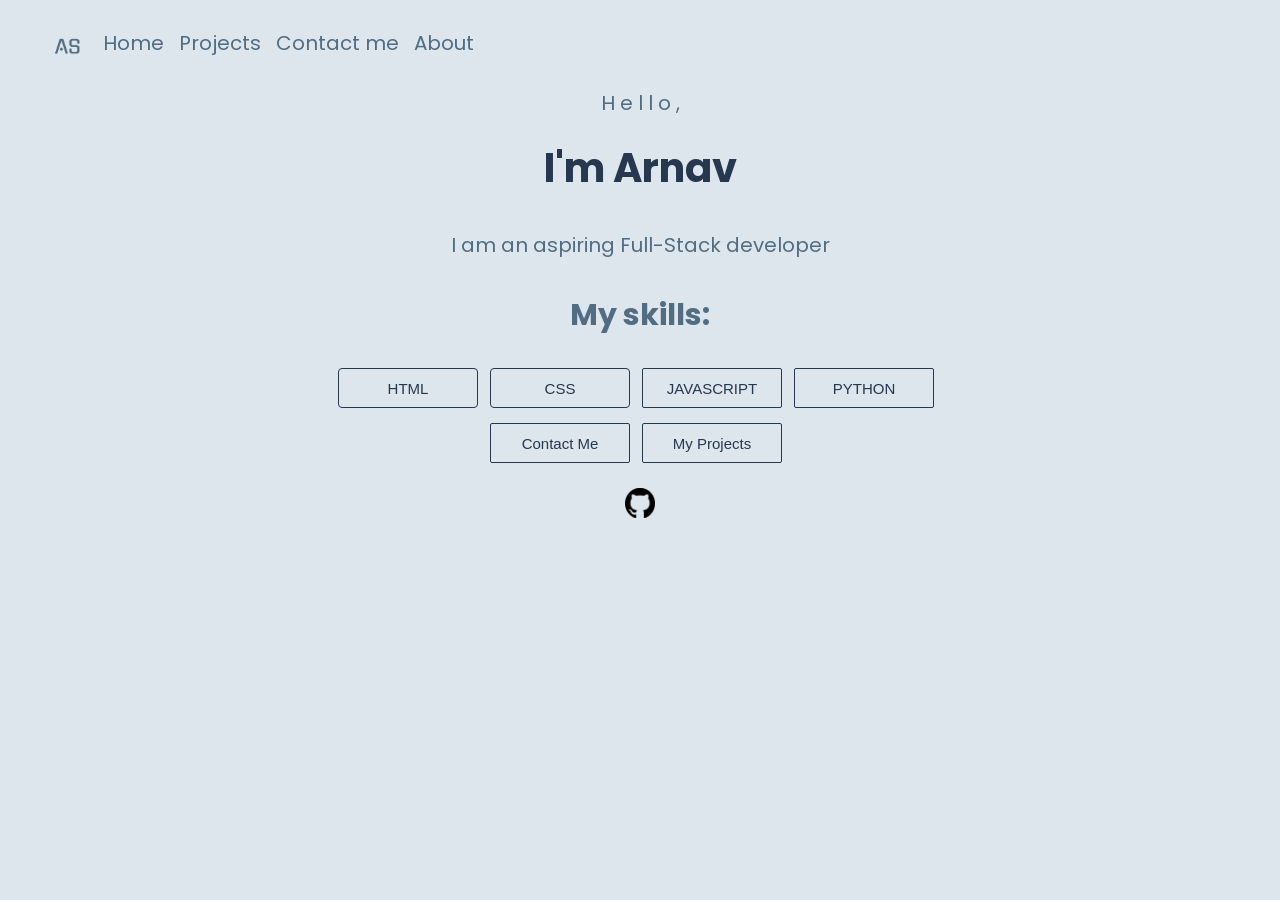
==== index.html @ 0a3ee475 "Add files via upload" ====
<!DOCTYPE html>
<html lang="en">
<head>
    <meta charset="UTF-8">
    <meta name="viewport" content="width=device-width, initial-scale=1.0">
    <title>Portfolio</title>
    <link rel="icon" href="Screenshot 2025-11-06 4.45.32 PM.png" type="image/x-icon">
    <style>
        @import url('https://fonts.googleapis.com/css2?family=Poppins:ital,wght@0,100;0,200;0,300;0,400;0,500;0,600;0,700;0,800;0,900;1,100;1,200;1,300;1,400;1,500;1,600;1,700;1,800;1,900&display=swap');
        
        body {
            background-color: #DDE6ED;
            display: flex;
            flex-direction: column;
            font-family: 'Poppins';
        }
        ul {
            display: flex;
            flex-direction: row;
            gap: 15px;
            font-size: 20px;
            margin-top: 20px;
        }
        a {
            color: #526D82;
            text-decoration: none;
        }
        li {
            text-decoration: none;
            list-style: none;
        }
        a:hover {
            text-decoration: underline;
        }

        .greeting{
            font-size: 20px;
            text-align: center;
            color: #526D82;
            margin-top: 40px;
        }

        .name{
            font-size: 40px;
            text-align: center;
            color: #27374D;
            margin-top: 20px;
        }

        .skills{
            font-size: 20px;
            text-align: center;
            color: #526D82;
            margin-top: 5px;
            font-weight: 400;
        }
        .skill{
            font-size: 30px;
            color: #526D82;
            margin-top: 20px;
            text-align: center;
        }

        .HTML{
            font-size: 15px;
            width: 140px;
            height: 40px;
            background-color: #DDE6ED;
            border-color: #27374D;
             border-style: solid;
            border-width: 1px;
            color: #27374D;
            border-radius: 4px;
            cursor: pointer;
            margin-right: 8px;
            transition: background-color 0.15s,
            color 0.15s;
            text-align: center;
        }

        .HTML:hover{
            background-color: #27374D;
            color: #DDE6ED ;
        }

        .CSS{
            font-size: 15px;
            width: 140px;
            height: 40px;
            background-color: #DDE6ED;
            border-color: #27374D;
             border-style: solid;
            border-width: 1px;
            color: #27374D;
            border-radius: 4px;
            cursor: pointer;
            margin-right: 8px;
            transition: background-color 0.15s,
            color 0.15s;
            text-align: center;
        }

        .CSS:hover{
            background-color: #27374D;
            color: #DDE6ED ;
        }

        .JAVASCRIPT{
            font-size: 15px;
            width: 140px;
            height: 40px;
            background-color: #DDE6ED;
            border-color: #27374D;
             border-style: solid;
            border-width: 1px;
            color: #27374D;
            border-radius: 2px;
            cursor: pointer;
            margin-right: 8px;
            transition: background-color 0.15s,
            color 0.15s;
            text-align: center;
        }

        .JAVASCRIPT:hover{
            background-color: #27374D;
            color: #DDE6ED ;
        }

        .PYTHON{
            font-size: 15px;
            width: 140px;
            height: 40px;
            background-color: #DDE6ED;
            border-color: #27374D;
             border-style: solid;
            border-width: 1px;
            color: #27374D;
            border-radius: 2px;
            cursor: pointer;
            margin-right: 8px;
            transition: background-color 0.15s,
            color 0.15s;
        }

        .PYTHON:hover{
            background-color: #27374D;
            color: #DDE6ED ;
        }

        .my-projects{
            font-size: 15px;
            width: 140px;
            height: 40px;
            background-color: #DDE6ED;
            border-color: #27374D;
             border-style: solid;
            border-width: 1px;
            color: #27374D;
            border-radius: 2px;
            cursor: pointer;
            margin-right: 8px;
            transition: background-color 0.15s,
            color 0.15s;
        }

        .my-projects:hover{
            background-color: #27374D;
            color: #DDE6ED ;
        }
        .my-projects:active{
            opacity: 0.5;
        }


        .Contact-me{
            font-size: 15px;
            width: 140px;
            height: 40px;
            background-color: #DDE6ED;
            border-color: #27374D;
             border-style: solid;
            border-width: 1px;
            color: #27374D;
            border-radius: 2px;
            cursor: pointer;
            margin-right: 8px;
            transition: background-color 0.15s,
            color 0.15s;
        }

        .Contact-me:hover{
            background-color: #27374D;
            color: #DDE6ED ;
        }
        .Contact-me:active{
            opacity: 0.5;
        }

        .button-container button{
            display: flex;
            text-align: center;
            align-items: center;
            justify-content: center;
            gap: 15px;
            display: inline-flex;
            margin-top: 10px;
        }

        .button-container{
            text-align: center;
        }

        .github img{
            width: 30px;
            height: 30px;
        }

        .github{
            text-align: center;
            margin-top: 25px;
        }

        .contact-projects{
            text-align: center;
            margin-top: 15px;
        }

        .Logo{
            width: 40px;
            height: 40px;
        }
        .hello-container {
  text-align: center; /* Center the text */
  font-family: 'Poppins', sans-serif; /* Choose a font */
  font-size: 20px; /* Adjust font size */
  color: #526D82; /* Set text color */
}

.letter {
  display: inline-block; /* Allows individual transformation */
  animation: bounce 1s infinite alternate ease-in-out; /* Apply animation */
}

/* Stagger the animation delay for each letter */
.letter:nth-child(1) { animation-delay: 0s; }
.letter:nth-child(2) { animation-delay: 0.1s; }
.letter:nth-child(3) { animation-delay: 0.2s; }
.letter:nth-child(4) { animation-delay: 0.3s; }
.letter:nth-child(5) { animation-delay: 0.4s; }
.letter:nth-child(6) {animation-delay: 0.5s ; }

/* Define the 'bounce' animation */
@keyframes bounce {
  0%, 100% {
    transform: translateY(0); /* Start and end sat original position */
  }
  50% {
    transform: translateY(-20px); /* Move up in the middle of the animation */
  }
}
</style>
    <nav>
        
        <ul>
            <img src="Screenshot 2025-11-06 4.45.32 PM.png" alt="Logo" class="Logo">
            <a href="index.html"><li>Home</li></a>
            <a href="projects.html"><li>Projects</li></a>
            <a href="contact.html"><li>Contact me</li></a>
            <a href="about.html"><li>About</li></a>
        </ul>
    </nav>
</head>
<body>

<div class="hello-container">
  <span class="letter">H</span>
  <span class="letter">e</span>
  <span class="letter">l</span>
  <span class="letter">l</span>
  <span class="letter">o</span>
  <span class="letter">,</span>
</div>
    <h1 class="name">
        I'm Arnav
    </h1>

    <h1 class="skills">
        I am an aspiring Full-Stack developer
    </h1>
<div class="button-container">
    <h1 class="skill">
        My skills:
    </h1>
    
    <button class="HTML">
        HTML
    </button>


    <button class="CSS">
        CSS
    </button>

    <button class="JAVASCRIPT">
        JAVASCRIPT
    </button>

    <button class="PYTHON">
        PYTHON
    </button>
    </div>
    <div class="contact-projects">
        <a href="contact.html">
            <button class="Contact-me">
                Contact Me
            </button>
        </a>
        <a href="projects.html">
            <button class="my-projects">
                My Projects
            </button>
        </a>
    </div>

    <div class="github">
    <a href="http://github.com/arnavseth12" target="_blank">
        <img src="Github-no-background.png" alt="Img of github logo" >
    </a>
    </div>
</body>
</html>
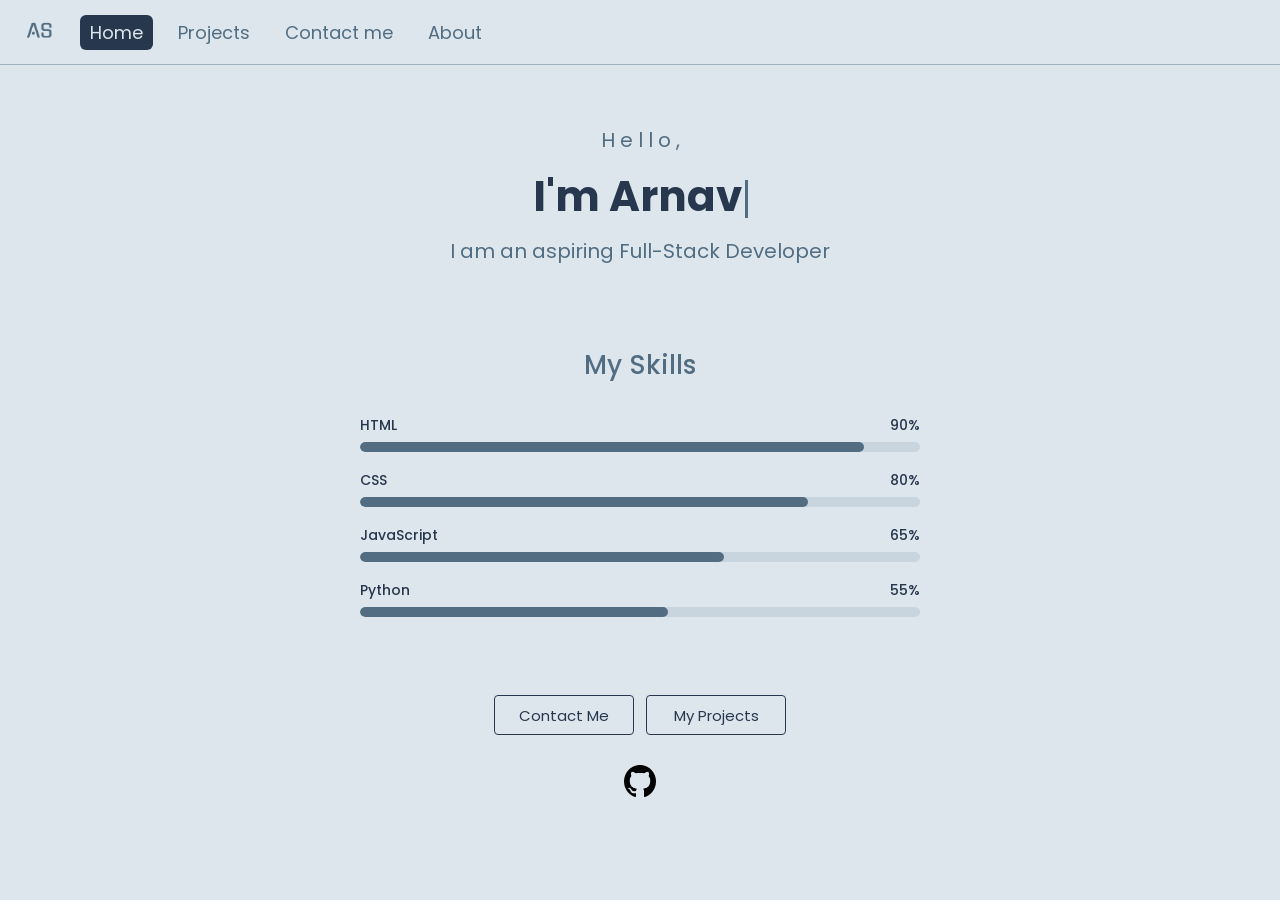
==== commit 9f341b62: "Add shared styles/scripts and UI revamp Add a global stylesheet (style.css) and script (script.js), " ====
--- a/index.html
+++ b/index.html
@@ -5,328 +5,213 @@
     <meta name="viewport" content="width=device-width, initial-scale=1.0">
     <title>Portfolio</title>
     <link rel="icon" href="Screenshot 2025-11-06 4.45.32 PM.png" type="image/x-icon">
+    <link rel="stylesheet" href="style.css">
     <style>
-        @import url('https://fonts.googleapis.com/css2?family=Poppins:ital,wght@0,100;0,200;0,300;0,400;0,500;0,600;0,700;0,800;0,900;1,100;1,200;1,300;1,400;1,500;1,600;1,700;1,800;1,900&display=swap');
-        
-        body {
-            background-color: #DDE6ED;
+        .hero {
             display: flex;
             flex-direction: column;
-            font-family: 'Poppins';
-        }
-        ul {
+            align-items: center;
+            padding: 60px 20px 40px;
+        }
+
+        .hello-container {
+            font-size: 20px;
+            color: #526D82;
+            margin-bottom: 10px;
+        }
+
+        .letter {
+            display: inline-block;
+            animation: bounce 1s infinite alternate ease-in-out;
+        }
+
+        .letter:nth-child(1) { animation-delay: 0s; }
+        .letter:nth-child(2) { animation-delay: 0.1s; }
+        .letter:nth-child(3) { animation-delay: 0.2s; }
+        .letter:nth-child(4) { animation-delay: 0.3s; }
+        .letter:nth-child(5) { animation-delay: 0.4s; }
+        .letter:nth-child(6) { animation-delay: 0.5s; }
+
+        @keyframes bounce {
+            0%, 100% { transform: translateY(0); }
+            50%       { transform: translateY(-4px); }
+        }
+
+        .name {
+            font-size: 42px;
+            color: #27374D;
+            text-align: center;
+            min-height: 56px;
+        }
+
+        .cursor {
+            display: inline-block;
+            width: 3px;
+            background: #526D82;
+            margin-left: 3px;
+            animation: blink 0.8s infinite;
+            vertical-align: middle;
+            height: 38px;
+        }
+
+        @keyframes blink {
+            0%, 100% { opacity: 1; }
+            50%       { opacity: 0; }
+        }
+
+        .subtitle {
+            font-size: 20px;
+            color: #526D82;
+            font-weight: 400;
+            margin-top: 8px;
+            text-align: center;
+        }
+
+        .skills-section {
+            padding: 40px 20px;
+            max-width: 600px;
+            margin: 0 auto;
+            width: 100%;
+        }
+
+        .skills-section h2 {
+            font-size: 26px;
+            color: #526D82;
+            text-align: center;
+            margin-bottom: 30px;
+            font-weight: 500;
+        }
+
+        .skill-item {
+            margin-bottom: 18px;
+        }
+
+        .skill-label {
             display: flex;
-            flex-direction: row;
-            gap: 15px;
-            font-size: 20px;
-            margin-top: 20px;
-        }
-        a {
-            color: #526D82;
-            text-decoration: none;
-        }
-        li {
-            text-decoration: none;
-            list-style: none;
-        }
-        a:hover {
-            text-decoration: underline;
-        }
-
-        .greeting{
-            font-size: 20px;
-            text-align: center;
-            color: #526D82;
-            margin-top: 40px;
-        }
-
-        .name{
-            font-size: 40px;
-            text-align: center;
+            justify-content: space-between;
+            font-size: 14px;
             color: #27374D;
-            margin-top: 20px;
-        }
-
-        .skills{
-            font-size: 20px;
-            text-align: center;
-            color: #526D82;
-            margin-top: 5px;
-            font-weight: 400;
-        }
-        .skill{
-            font-size: 30px;
-            color: #526D82;
-            margin-top: 20px;
-            text-align: center;
-        }
-
-        .HTML{
-            font-size: 15px;
-            width: 140px;
-            height: 40px;
-            background-color: #DDE6ED;
-            border-color: #27374D;
-             border-style: solid;
-            border-width: 1px;
-            color: #27374D;
-            border-radius: 4px;
-            cursor: pointer;
-            margin-right: 8px;
-            transition: background-color 0.15s,
-            color 0.15s;
-            text-align: center;
-        }
-
-        .HTML:hover{
-            background-color: #27374D;
-            color: #DDE6ED ;
-        }
-
-        .CSS{
-            font-size: 15px;
-            width: 140px;
-            height: 40px;
-            background-color: #DDE6ED;
-            border-color: #27374D;
-             border-style: solid;
-            border-width: 1px;
-            color: #27374D;
-            border-radius: 4px;
-            cursor: pointer;
-            margin-right: 8px;
-            transition: background-color 0.15s,
-            color 0.15s;
-            text-align: center;
-        }
-
-        .CSS:hover{
-            background-color: #27374D;
-            color: #DDE6ED ;
-        }
-
-        .JAVASCRIPT{
-            font-size: 15px;
-            width: 140px;
-            height: 40px;
-            background-color: #DDE6ED;
-            border-color: #27374D;
-             border-style: solid;
-            border-width: 1px;
-            color: #27374D;
-            border-radius: 2px;
-            cursor: pointer;
-            margin-right: 8px;
-            transition: background-color 0.15s,
-            color 0.15s;
-            text-align: center;
-        }
-
-        .JAVASCRIPT:hover{
-            background-color: #27374D;
-            color: #DDE6ED ;
-        }
-
-        .PYTHON{
-            font-size: 15px;
-            width: 140px;
-            height: 40px;
-            background-color: #DDE6ED;
-            border-color: #27374D;
-             border-style: solid;
-            border-width: 1px;
-            color: #27374D;
-            border-radius: 2px;
-            cursor: pointer;
-            margin-right: 8px;
-            transition: background-color 0.15s,
-            color 0.15s;
-        }
-
-        .PYTHON:hover{
-            background-color: #27374D;
-            color: #DDE6ED ;
-        }
-
-        .my-projects{
-            font-size: 15px;
-            width: 140px;
-            height: 40px;
-            background-color: #DDE6ED;
-            border-color: #27374D;
-             border-style: solid;
-            border-width: 1px;
-            color: #27374D;
-            border-radius: 2px;
-            cursor: pointer;
-            margin-right: 8px;
-            transition: background-color 0.15s,
-            color 0.15s;
-        }
-
-        .my-projects:hover{
-            background-color: #27374D;
-            color: #DDE6ED ;
-        }
-        .my-projects:active{
-            opacity: 0.5;
-        }
-
-
-        .Contact-me{
-            font-size: 15px;
-            width: 140px;
-            height: 40px;
-            background-color: #DDE6ED;
-            border-color: #27374D;
-             border-style: solid;
-            border-width: 1px;
-            color: #27374D;
-            border-radius: 2px;
-            cursor: pointer;
-            margin-right: 8px;
-            transition: background-color 0.15s,
-            color 0.15s;
-        }
-
-        .Contact-me:hover{
-            background-color: #27374D;
-            color: #DDE6ED ;
-        }
-        .Contact-me:active{
-            opacity: 0.5;
-        }
-
-        .button-container button{
+            margin-bottom: 6px;
+            font-weight: 500;
+        }
+
+        .skill-bar-bg {
+            background: #9DB2BF55;
+            border-radius: 20px;
+            height: 10px;
+            width: 100%;
+            overflow: hidden;
+        }
+
+        .skill-bar-fill {
+            height: 10px;
+            border-radius: 20px;
+            background: #526D82;
+            width: 0%;
+            transition: width 1s ease;
+        }
+
+        .cta {
+            text-align: center;
+            margin: 20px 0 10px;
             display: flex;
-            text-align: center;
-            align-items: center;
+            gap: 12px;
             justify-content: center;
-            gap: 15px;
-            display: inline-flex;
-            margin-top: 10px;
-        }
-
-        .button-container{
-            text-align: center;
-        }
-
-        .github img{
-            width: 30px;
-            height: 30px;
-        }
-
-        .github{
-            text-align: center;
-            margin-top: 25px;
-        }
-
-        .contact-projects{
-            text-align: center;
-            margin-top: 15px;
-        }
-
-        .Logo{
-            width: 40px;
-            height: 40px;
-        }
-        .hello-container {
-  text-align: center; /* Center the text */
-  font-family: 'Poppins', sans-serif; /* Choose a font */
-  font-size: 20px; /* Adjust font size */
-  color: #526D82; /* Set text color */
-}
-
-.letter {
-  display: inline-block; /* Allows individual transformation */
-  animation: bounce 1s infinite alternate ease-in-out; /* Apply animation */
-}
-
-/* Stagger the animation delay for each letter */
-.letter:nth-child(1) { animation-delay: 0s; }
-.letter:nth-child(2) { animation-delay: 0.1s; }
-.letter:nth-child(3) { animation-delay: 0.2s; }
-.letter:nth-child(4) { animation-delay: 0.3s; }
-.letter:nth-child(5) { animation-delay: 0.4s; }
-.letter:nth-child(6) {animation-delay: 0.5s ; }
-
-/* Define the 'bounce' animation */
-@keyframes bounce {
-  0%, 100% {
-    transform: translateY(0); /* Start and end sat original position */
-  }
-  50% {
-    transform: translateY(-20px); /* Move up in the middle of the animation */
-  }
-}
-</style>
-    <nav>
-        
-        <ul>
-            <img src="Screenshot 2025-11-06 4.45.32 PM.png" alt="Logo" class="Logo">
-            <a href="index.html"><li>Home</li></a>
-            <a href="projects.html"><li>Projects</li></a>
-            <a href="contact.html"><li>Contact me</li></a>
-            <a href="about.html"><li>About</li></a>
-        </ul>
-    </nav>
+            flex-wrap: wrap;
+        }
+
+        .github {
+            text-align: center;
+            margin: 20px 0 40px;
+        }
+
+        .github img {
+            width: 32px;
+            height: 32px;
+            transition: opacity 0.2s;
+        }
+
+        .github img:hover {
+            opacity: 0.7;
+        }
+    </style>
 </head>
 <body>
 
-<div class="hello-container">
-  <span class="letter">H</span>
-  <span class="letter">e</span>
-  <span class="letter">l</span>
-  <span class="letter">l</span>
-  <span class="letter">o</span>
-  <span class="letter">,</span>
-</div>
-    <h1 class="name">
-        I'm Arnav
-    </h1>
-
-    <h1 class="skills">
-        I am an aspiring Full-Stack developer
-    </h1>
-<div class="button-container">
-    <h1 class="skill">
-        My skills:
-    </h1>
-    
-    <button class="HTML">
-        HTML
-    </button>
-
-
-    <button class="CSS">
-        CSS
-    </button>
-
-    <button class="JAVASCRIPT">
-        JAVASCRIPT
-    </button>
-
-    <button class="PYTHON">
-        PYTHON
-    </button>
-    </div>
-    <div class="contact-projects">
-        <a href="contact.html">
-            <button class="Contact-me">
-                Contact Me
-            </button>
-        </a>
-        <a href="projects.html">
-            <button class="my-projects">
-                My Projects
-            </button>
-        </a>
-    </div>
-
-    <div class="github">
+<nav>
+    <ul>
+        <img src="Screenshot 2025-11-06 4.45.32 PM.png" alt="Logo" class="Logo">
+        <a href="index.html"><li>Home</li></a>
+        <a href="projects.html"><li>Projects</li></a>
+        <a href="contact.html"><li>Contact me</li></a>
+        <a href="about.html"><li>About</li></a>
+    </ul>
+</nav>
+
+<div class="hero fade-in">
+    <div class="hello-container">
+        <span class="letter">H</span>
+        <span class="letter">e</span>
+        <span class="letter">l</span>
+        <span class="letter">l</span>
+        <span class="letter">o</span>
+        <span class="letter">,</span>
+    </div>
+    <h1 class="name"><span id="typewriter"></span><span class="cursor"></span></h1>
+    <p class="subtitle">I am an aspiring Full-Stack Developer</p>
+</div>
+
+<div class="skills-section fade-in">
+    <h2>My Skills</h2>
+
+    <div class="skill-item">
+        <div class="skill-label"><span>HTML</span><span>90%</span></div>
+        <div class="skill-bar-bg"><div class="skill-bar-fill" data-width="90"></div></div>
+    </div>
+
+    <div class="skill-item">
+        <div class="skill-label"><span>CSS</span><span>80%</span></div>
+        <div class="skill-bar-bg"><div class="skill-bar-fill" data-width="80"></div></div>
+    </div>
+
+    <div class="skill-item">
+        <div class="skill-label"><span>JavaScript</span><span>65%</span></div>
+        <div class="skill-bar-bg"><div class="skill-bar-fill" data-width="65"></div></div>
+    </div>
+
+    <div class="skill-item">
+        <div class="skill-label"><span>Python</span><span>55%</span></div>
+        <div class="skill-bar-bg"><div class="skill-bar-fill" data-width="55"></div></div>
+    </div>
+</div>
+
+<div class="cta fade-in">
+    <a href="contact.html"><button class="btn">Contact Me</button></a>
+    <a href="projects.html"><button class="btn">My Projects</button></a>
+</div>
+
+<div class="github fade-in">
     <a href="http://github.com/arnavseth12" target="_blank">
-        <img src="Github-no-background.png" alt="Img of github logo" >
+        <img src="Github-no-background.png" alt="GitHub logo">
     </a>
-    </div>
+</div>
+
+<script src="script.js"></script>
+<script>
+    typeWriter('typewriter', "I'm Arnav", 90);
+
+    const bars = document.querySelectorAll('.skill-bar-fill');
+    const barObserver = new IntersectionObserver((entries) => {
+        entries.forEach(entry => {
+            if (entry.isIntersecting) {
+                const fill = entry.target;
+                fill.style.width = fill.dataset.width + '%';
+                barObserver.unobserve(fill);
+            }
+        });
+    }, { threshold: 0.3 });
+    bars.forEach(bar => barObserver.observe(bar));
+</script>
+
 </body>
 </html>
--- a/style.css
+++ b/style.css
@@ -0,0 +1,114 @@
+@import url('https://fonts.googleapis.com/css2?family=Poppins:ital,wght@0,100;0,200;0,300;0,400;0,500;0,600;0,700;0,800;0,900;1,100;1,200;1,300;1,400;1,500;1,600;1,700;1,800;1,900&display=swap');
+
+* {
+    box-sizing: border-box;
+    margin: 0;
+    padding: 0;
+}
+
+html {
+    scroll-behavior: smooth;
+}
+
+body {
+    background-color: #DDE6ED;
+    display: flex;
+    flex-direction: column;
+    font-family: 'Poppins', sans-serif;
+    min-height: 100vh;
+}
+
+/* ── Nav ── */
+nav {
+    position: sticky;
+    top: 0;
+    z-index: 100;
+    background-color: #DDE6ED;
+    border-bottom: 1px solid #9DB2BF;
+    padding: 0 20px;
+}
+
+nav ul {
+    display: flex;
+    flex-direction: row;
+    align-items: center;
+    gap: 15px;
+    font-size: 18px;
+    padding: 12px 0;
+    list-style: none;
+}
+
+nav ul .Logo {
+    width: 40px;
+    height: 40px;
+    margin-right: 5px;
+}
+
+nav a {
+    color: #526D82;
+    text-decoration: none;
+    padding: 4px 10px;
+    border-radius: 6px;
+    transition: background-color 0.2s, color 0.2s;
+}
+
+nav a:hover {
+    text-decoration: none;
+    background-color: #9DB2BF33;
+}
+
+nav a.active {
+    background-color: #27374D;
+    color: #DDE6ED;
+}
+
+a {
+    color: #526D82;
+    text-decoration: none;
+}
+
+a:hover {
+    text-decoration: underline;
+}
+
+li {
+    list-style: none;
+}
+
+/* ── Shared button ── */
+.btn {
+    font-family: 'Poppins', sans-serif;
+    font-size: 15px;
+    width: 140px;
+    height: 40px;
+    background-color: #DDE6ED;
+    border: 1px solid #27374D;
+    color: #27374D;
+    border-radius: 4px;
+    cursor: pointer;
+    transition: background-color 0.15s, color 0.15s;
+    display: inline-flex;
+    align-items: center;
+    justify-content: center;
+}
+
+.btn:hover {
+    background-color: #27374D;
+    color: #DDE6ED;
+}
+
+.btn:active {
+    opacity: 0.6;
+}
+
+/* ── Fade-in on scroll ── */
+.fade-in {
+    opacity: 0;
+    transform: translateY(24px);
+    transition: opacity 0.6s ease, transform 0.6s ease;
+}
+
+.fade-in.visible {
+    opacity: 1;
+    transform: translateY(0);
+}
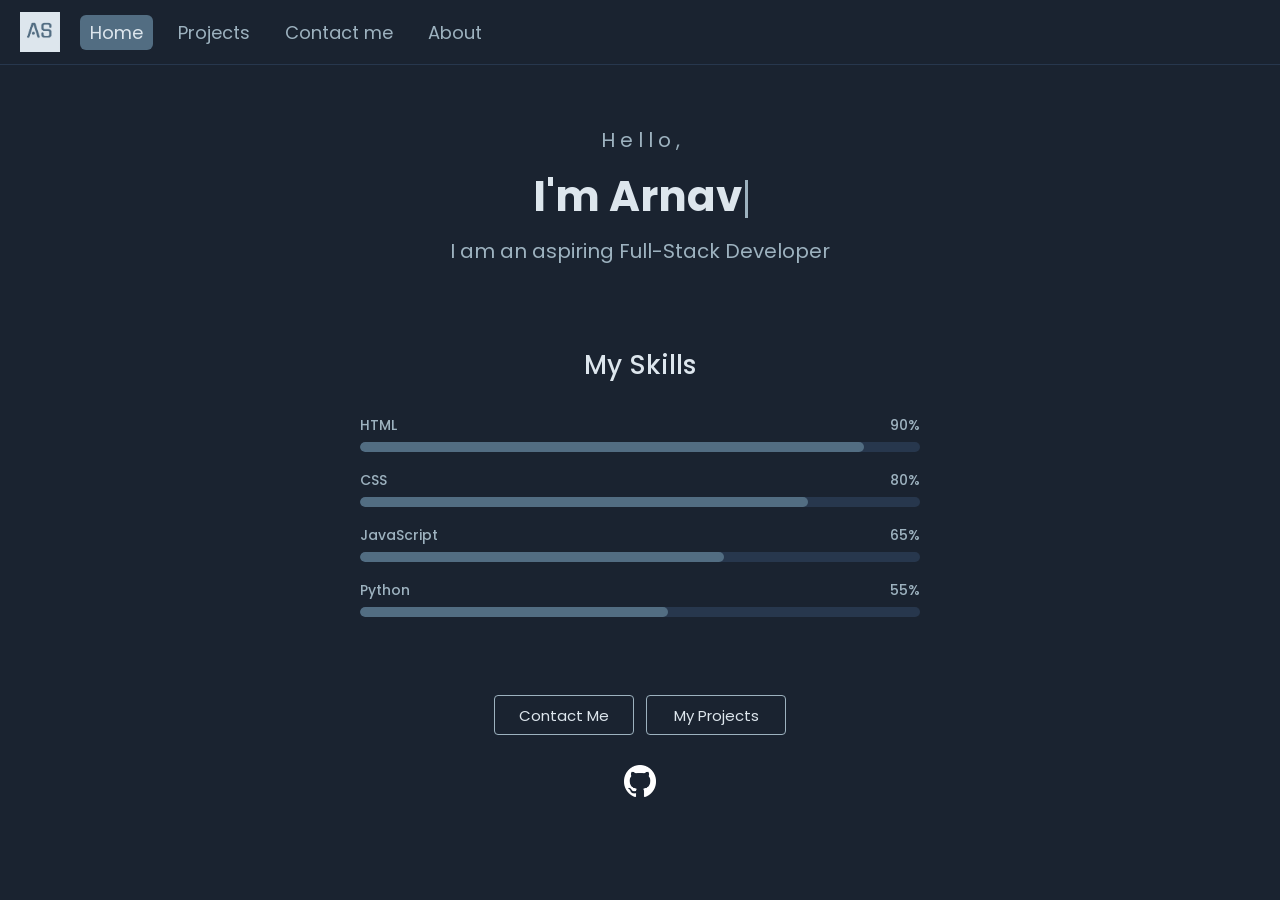
==== commit be99e02c: "Apply dark theme and tweak styles Convert site to a dark theme by updating color palette and CSS acr" ====
--- a/index.html
+++ b/index.html
@@ -16,7 +16,7 @@
 
         .hello-container {
             font-size: 20px;
-            color: #526D82;
+            color: #9DB2BF;
             margin-bottom: 10px;
         }
 
@@ -39,7 +39,7 @@
 
         .name {
             font-size: 42px;
-            color: #27374D;
+            color: #DDE6ED;
             text-align: center;
             min-height: 56px;
         }
@@ -47,7 +47,7 @@
         .cursor {
             display: inline-block;
             width: 3px;
-            background: #526D82;
+            background: #9DB2BF;
             margin-left: 3px;
             animation: blink 0.8s infinite;
             vertical-align: middle;
@@ -61,7 +61,7 @@
 
         .subtitle {
             font-size: 20px;
-            color: #526D82;
+            color: #9DB2BF;
             font-weight: 400;
             margin-top: 8px;
             text-align: center;
@@ -76,7 +76,7 @@
 
         .skills-section h2 {
             font-size: 26px;
-            color: #526D82;
+            color: #DDE6ED;
             text-align: center;
             margin-bottom: 30px;
             font-weight: 500;
@@ -90,13 +90,13 @@
             display: flex;
             justify-content: space-between;
             font-size: 14px;
-            color: #27374D;
+            color: #9DB2BF;
             margin-bottom: 6px;
             font-weight: 500;
         }
 
         .skill-bar-bg {
-            background: #9DB2BF55;
+            background: #27374D;
             border-radius: 20px;
             height: 10px;
             width: 100%;
@@ -129,6 +129,7 @@
             width: 32px;
             height: 32px;
             transition: opacity 0.2s;
+            filter: invert(1);
         }
 
         .github img:hover {
--- a/style.css
+++ b/style.css
@@ -11,11 +11,12 @@
 }
 
 body {
-    background-color: #DDE6ED;
+    background-color: #1a2330;
     display: flex;
     flex-direction: column;
     font-family: 'Poppins', sans-serif;
     min-height: 100vh;
+    color: #DDE6ED;
 }
 
 /* ── Nav ── */
@@ -23,8 +24,8 @@
     position: sticky;
     top: 0;
     z-index: 100;
-    background-color: #DDE6ED;
-    border-bottom: 1px solid #9DB2BF;
+    background-color: #1a2330;
+    border-bottom: 1px solid #27374D;
     padding: 0 20px;
 }
 
@@ -45,7 +46,7 @@
 }
 
 nav a {
-    color: #526D82;
+    color: #9DB2BF;
     text-decoration: none;
     padding: 4px 10px;
     border-radius: 6px;
@@ -54,16 +55,16 @@
 
 nav a:hover {
     text-decoration: none;
-    background-color: #9DB2BF33;
+    background-color: #27374D55;
 }
 
 nav a.active {
-    background-color: #27374D;
+    background-color: #526D82;
     color: #DDE6ED;
 }
 
 a {
-    color: #526D82;
+    color: #9DB2BF;
     text-decoration: none;
 }
 
@@ -81,9 +82,9 @@
     font-size: 15px;
     width: 140px;
     height: 40px;
-    background-color: #DDE6ED;
-    border: 1px solid #27374D;
-    color: #27374D;
+    background-color: #1a2330;
+    border: 1px solid #9DB2BF;
+    color: #DDE6ED;
     border-radius: 4px;
     cursor: pointer;
     transition: background-color 0.15s, color 0.15s;
@@ -93,7 +94,8 @@
 }
 
 .btn:hover {
-    background-color: #27374D;
+    background-color: #526D82;
+    border-color: #526D82;
     color: #DDE6ED;
 }
 
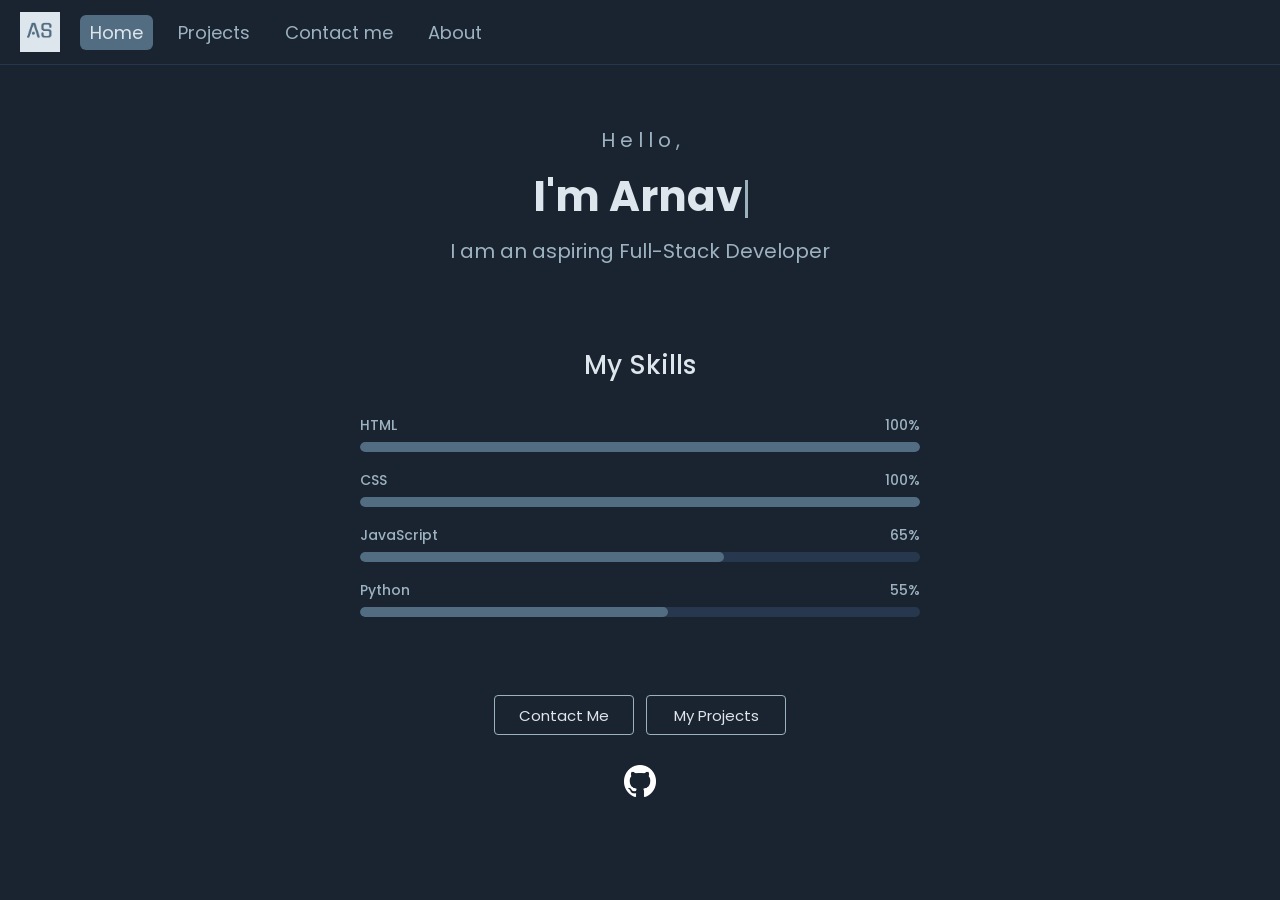
==== commit 3f112a2a: "Update index.html" ====
--- a/index.html
+++ b/index.html
@@ -166,13 +166,13 @@
     <h2>My Skills</h2>
 
     <div class="skill-item">
-        <div class="skill-label"><span>HTML</span><span>90%</span></div>
-        <div class="skill-bar-bg"><div class="skill-bar-fill" data-width="90"></div></div>
-    </div>
-
-    <div class="skill-item">
-        <div class="skill-label"><span>CSS</span><span>80%</span></div>
-        <div class="skill-bar-bg"><div class="skill-bar-fill" data-width="80"></div></div>
+        <div class="skill-label"><span>HTML</span><span>100%</span></div>
+        <div class="skill-bar-bg"><div class="skill-bar-fill" data-width="100"></div></div>
+    </div>
+
+    <div class="skill-item">
+        <div class="skill-label"><span>CSS</span><span>100%</span></div>
+        <div class="skill-bar-bg"><div class="skill-bar-fill" data-width="100"></div></div>
     </div>
 
     <div class="skill-item">
@@ -214,5 +214,7 @@
     bars.forEach(bar => barObserver.observe(bar));
 </script>
 
+
+
 </body>
 </html>
